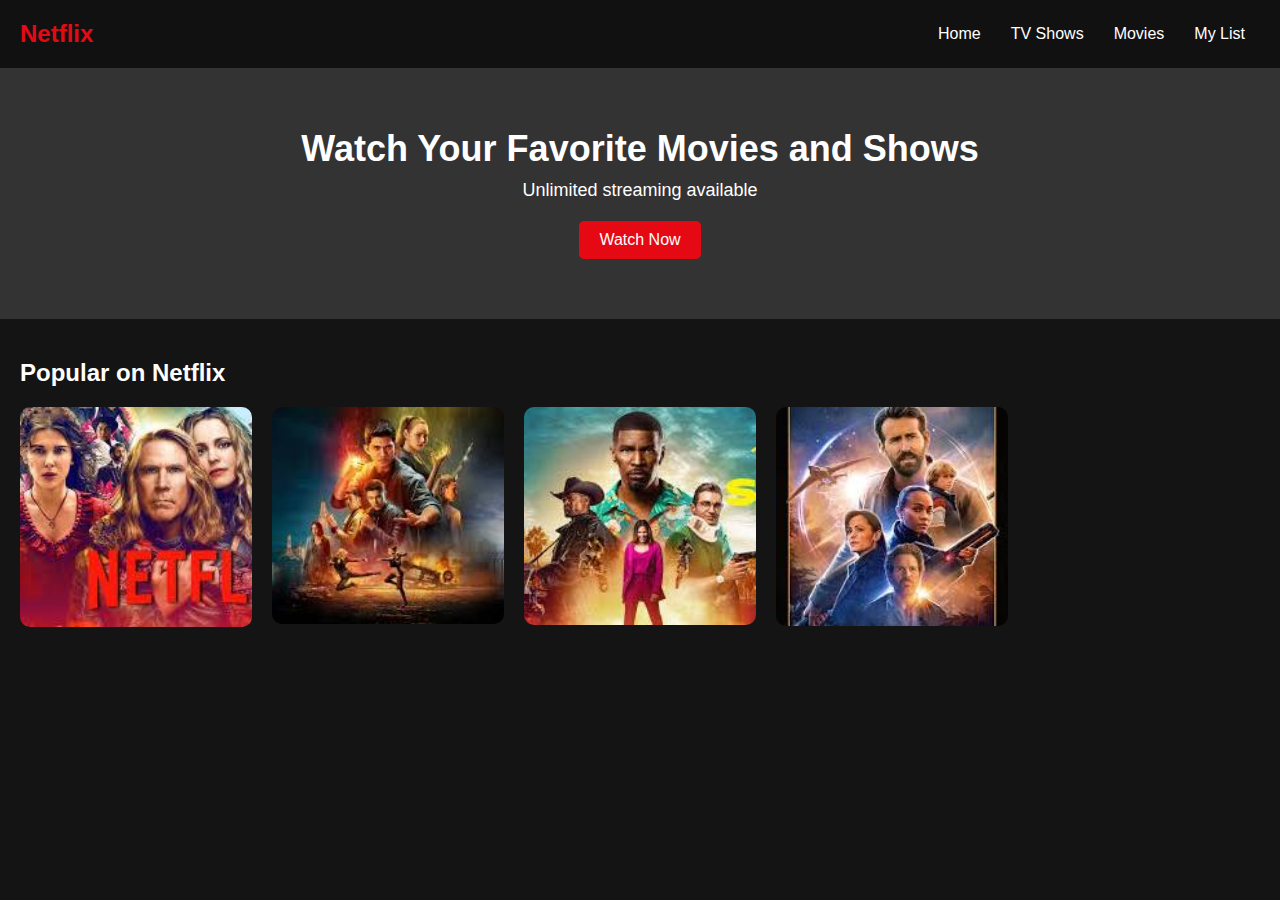
==== index.html @ ee94f2c6 "fff" ====
<!DOCTYPE html>
<html lang="en">
<head>
    <meta charset="UTF-8">
    <meta name="viewport" content="width=device-width, initial-scale=1.0">
    <title>Netflix Clone</title>
    <link rel="stylesheet" href="style.css">
</head>
<body>
    <!-- Header Section -->
    <header>
        <div class="logo">Netflix</div>
        <nav>
            <ul>
                <li><a href="#">Home</a></li>
                <li><a href="#">TV Shows</a></li>
                <li><a href="#">Movies</a></li>
                <li><a href="#">My List</a></li>
            </ul>
        </nav>
    </header>

    <!-- Main Content Section -->
    <main>
        <section class="hero">
            <h1>Watch Your Favorite Movies and Shows</h1>
            <p>Unlimited streaming available</p>
            <button>Watch Now</button>
        </section>

        <!-- Movies Section -->
        <section class="movies">
            <h2>Popular on Netflix</h2>
            <div class="movie-grid">
                <!-- Movie Thumbnails -->
                <div class="movie"><img src="[data-uri]" alt="Movie 1"></div>
                <div class="movie"><img src="[data-uri]" alt="Movie 2"></div>
                <div class="movie"><img src="[data-uri]" alt="Movie 3"></div>
                <div class="movie"><img src="[data-uri]"alt="Movie 5"></div>
                <div class="movie"><img src=""></div>
            </div>
        </section>
    </main>
</body>
</html>
---- style.css ----
/* General Reset */
* {
    margin: 0;
    padding: 0;
    box-sizing: border-box;
}

/* Body */
body {
    font-family: Arial, sans-serif;
    background-color: #141414;
    color: #ffffff;
}

/* Header */
header {
    display: flex;
    justify-content: space-between;
    align-items: center;
    padding: 20px;
    background-color: #111;
}

header .logo {
    font-size: 24px;
    font-weight: bold;
    color: #e50914;
}

header nav ul {
    list-style: none;
    display: flex;
}

header nav ul li {
    margin: 0 15px;
}

header nav ul li a {
    color: #ffffff;
    text-decoration: none;
    font-size: 16px;
}

/* Hero Section */
.hero {
    text-align: center;
    padding: 60px 20px;
    background-color: #333;
}

.hero h1 {
    font-size: 36px;
    margin-bottom: 10px;
}

.hero p {
    font-size: 18px;
    margin-bottom: 20px;
}

.hero button {
    background-color: #e50914;
    color: #ffffff;
    border: none;
    padding: 10px 20px;
    font-size: 16px;
    cursor: pointer;
    border-radius: 5px;
}

/* Movies Section */
.movies {
    padding: 40px 20px;
}

.movies h2 {
    font-size: 24px;
    margin-bottom: 20px;
}

.movie-grid {
    display: grid;
    grid-template-columns: repeat(auto-fit, minmax(150px, 1fr));
    gap: 20px;
}

.movie img {
    width: 100%;
    border-radius: 10px;
    transition: transform 0.3s;
}

.movie img:hover {
    transform: scale(1.05);
}
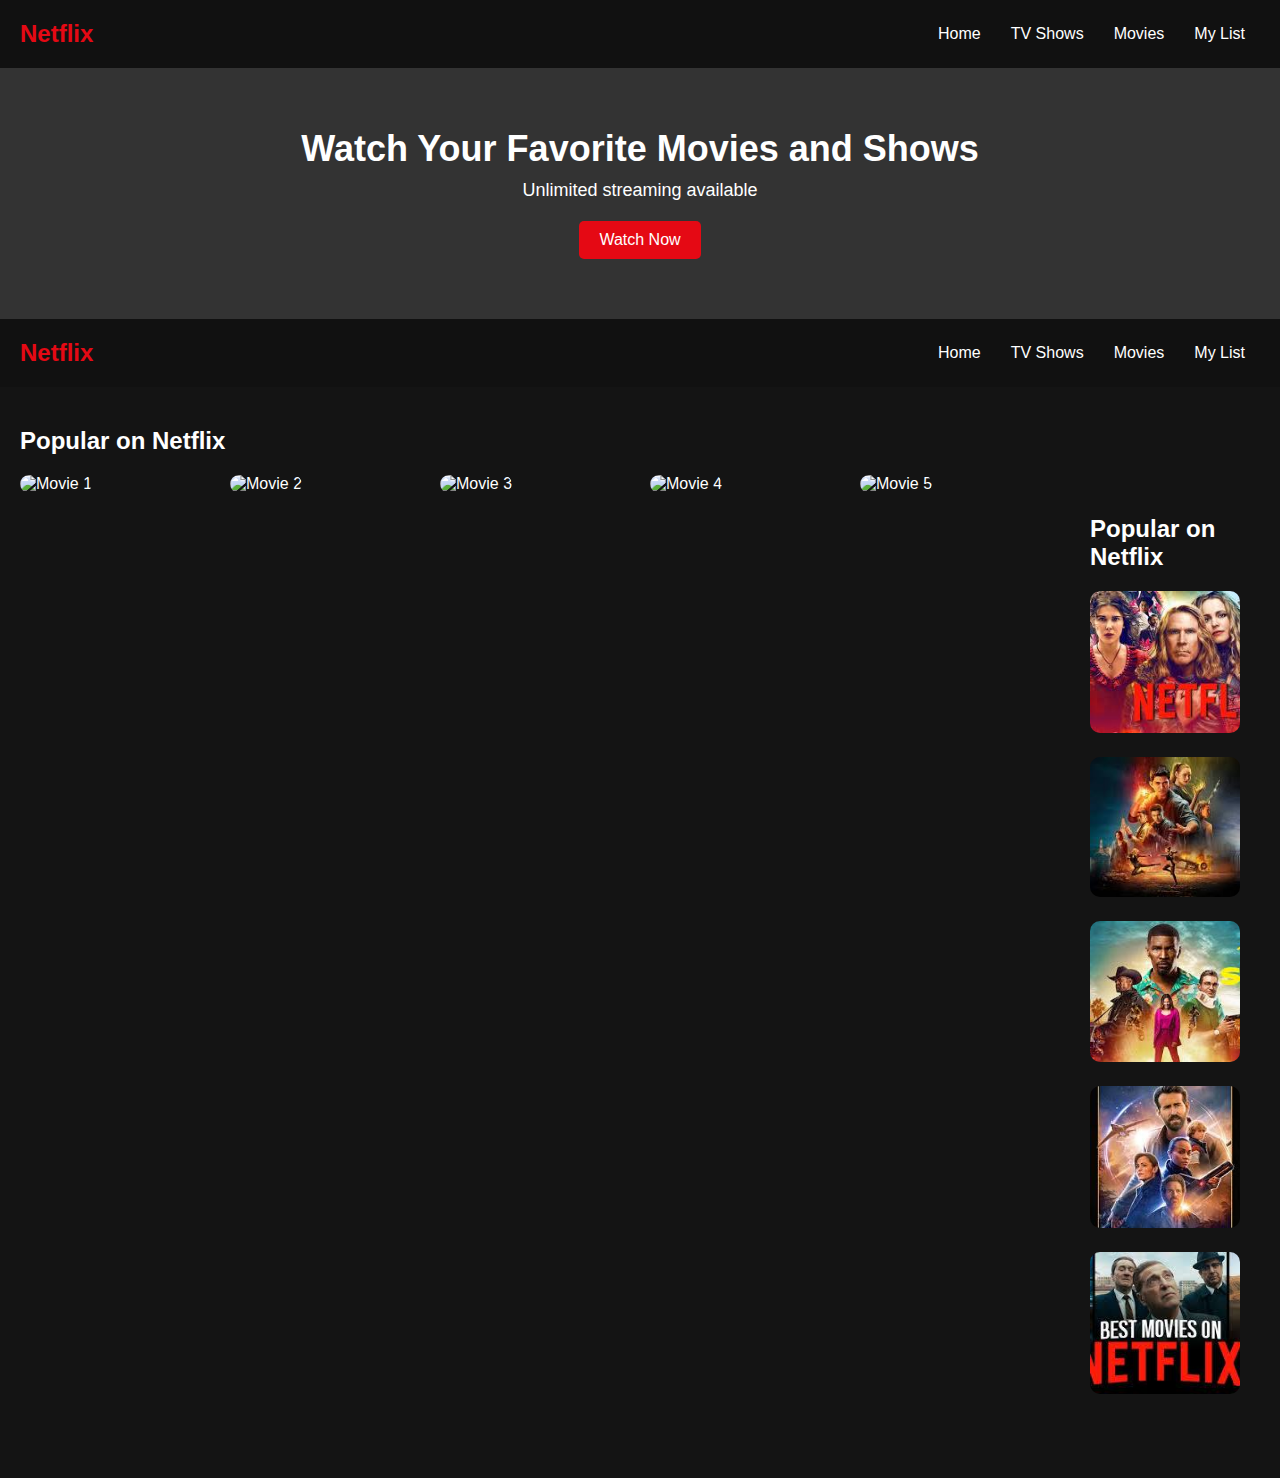
==== commit 58be6a6a: "FFF" ====
--- a/index.html
+++ b/index.html
@@ -27,6 +27,32 @@
             <p>Unlimited streaming available</p>
             <button>Watch Now</button>
         </section>
+        <body>
+            <!-- Header Section -->
+            <header>
+                <div class="logo">Netflix</div>
+                <nav>
+                    <ul>
+                        <li><a href="#">Home</a></li>
+                        <li><a href="#">TV Shows</a></li>
+                        <li><a href="#">Movies</a></li>
+                        <li><a href="#">My List</a></li>
+                    </ul>
+                </nav>
+            </header>
+        
+            <!-- Main Content Section -->
+        
+                <!-- Movies Section -->
+                <section class="movies">
+                    <h2>Popular on Netflix</h2>
+                    <div class="movie-grid">
+                        <!-- Movie Thumbnails -->
+                        <div class="movie"><img src="" alt="Movie 1"></div>
+                        <div class="movie"><img src="movie2.jpg" alt="Movie 2"></div>
+                        <div class="movie"><img src="movie3.jpg" alt="Movie 3"></div>
+                        <div class="movie"><img src="movie4.jpg" alt="Movie 4"></div>
+                        <div class="movie"><img src="movie5.jpg" alt="Movie 5"></div>
 
         <!-- Movies Section -->
         <section class="movies">
@@ -37,7 +63,7 @@
                 <div class="movie"><img src="[data-uri]" alt="Movie 2"></div>
                 <div class="movie"><img src="[data-uri]" alt="Movie 3"></div>
                 <div class="movie"><img src="[data-uri]"alt="Movie 5"></div>
-                <div class="movie"><img src=""></div>
+                <div class="movie"><img src="[data-uri]"></div>
             </div>
         </section>
     </main>
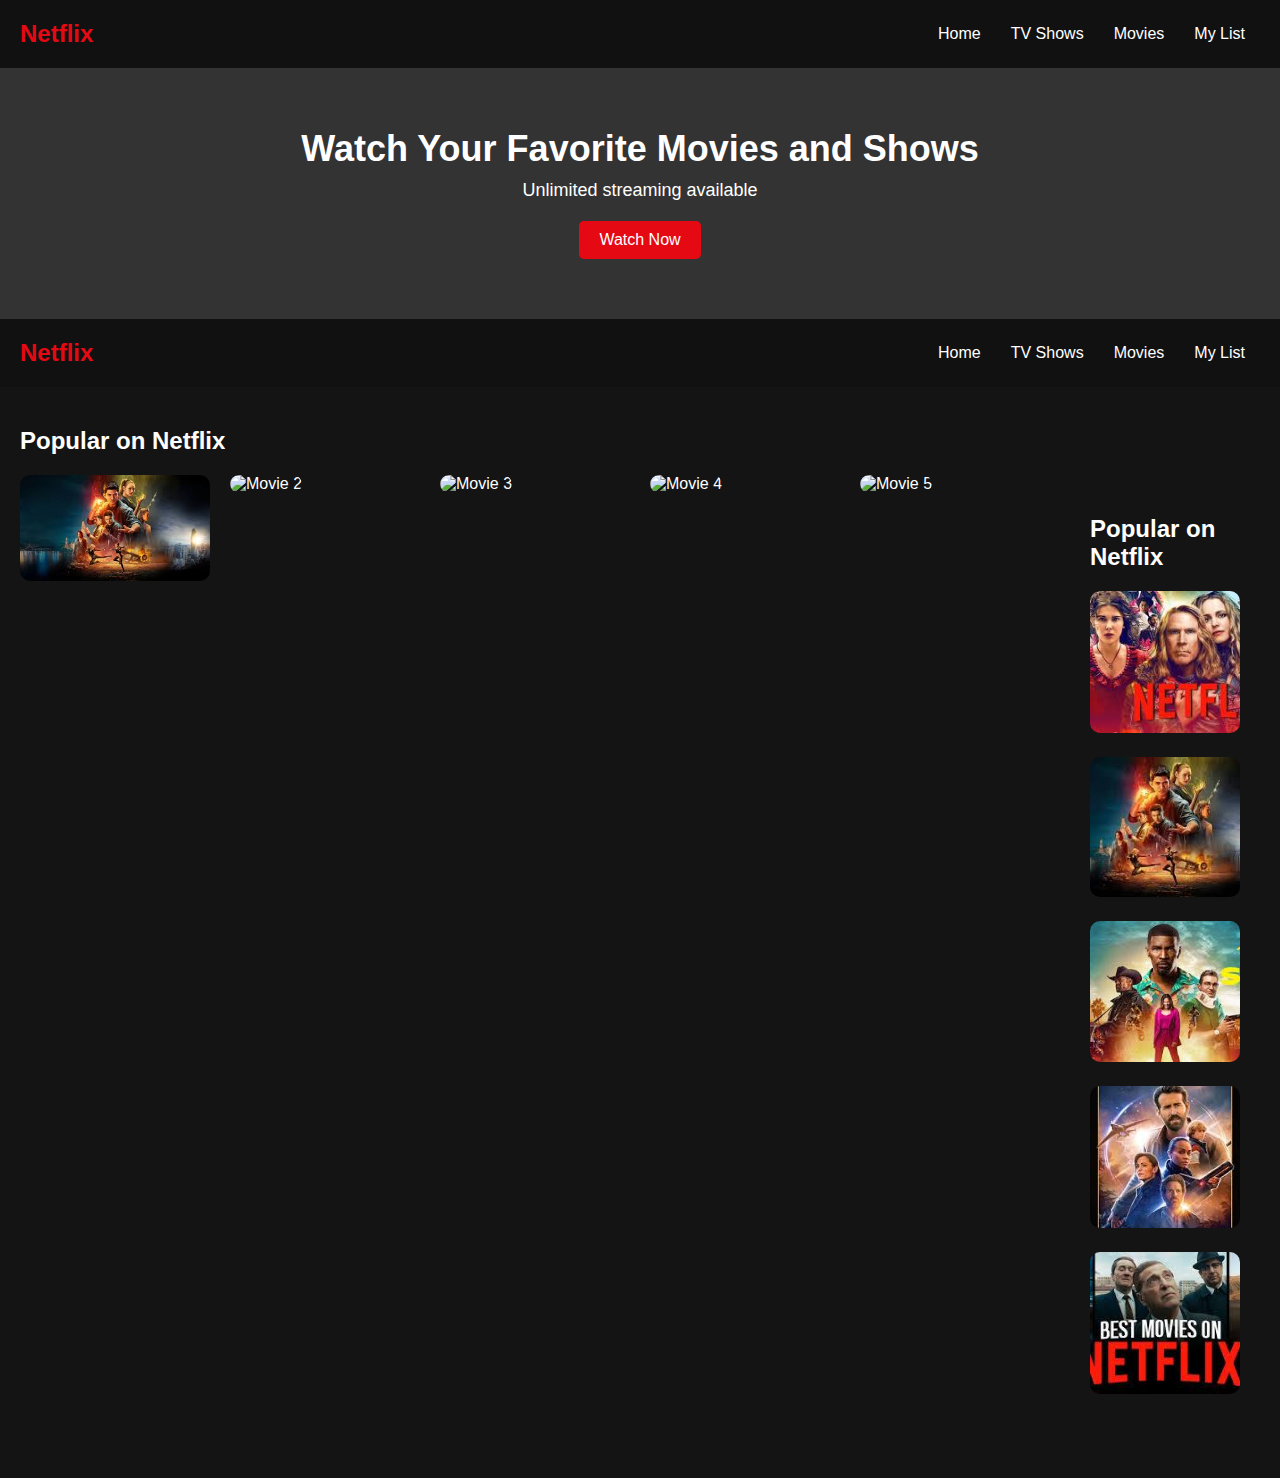
==== commit e158c085: "fff" ====
--- a/index.html
+++ b/index.html
@@ -48,7 +48,7 @@
                     <h2>Popular on Netflix</h2>
                     <div class="movie-grid">
                         <!-- Movie Thumbnails -->
-                        <div class="movie"><img src="" alt="Movie 1"></div>
+                         <div class="movie"><img src="[data-uri]"></div>
                         <div class="movie"><img src="movie2.jpg" alt="Movie 2"></div>
                         <div class="movie"><img src="movie3.jpg" alt="Movie 3"></div>
                         <div class="movie"><img src="movie4.jpg" alt="Movie 4"></div>
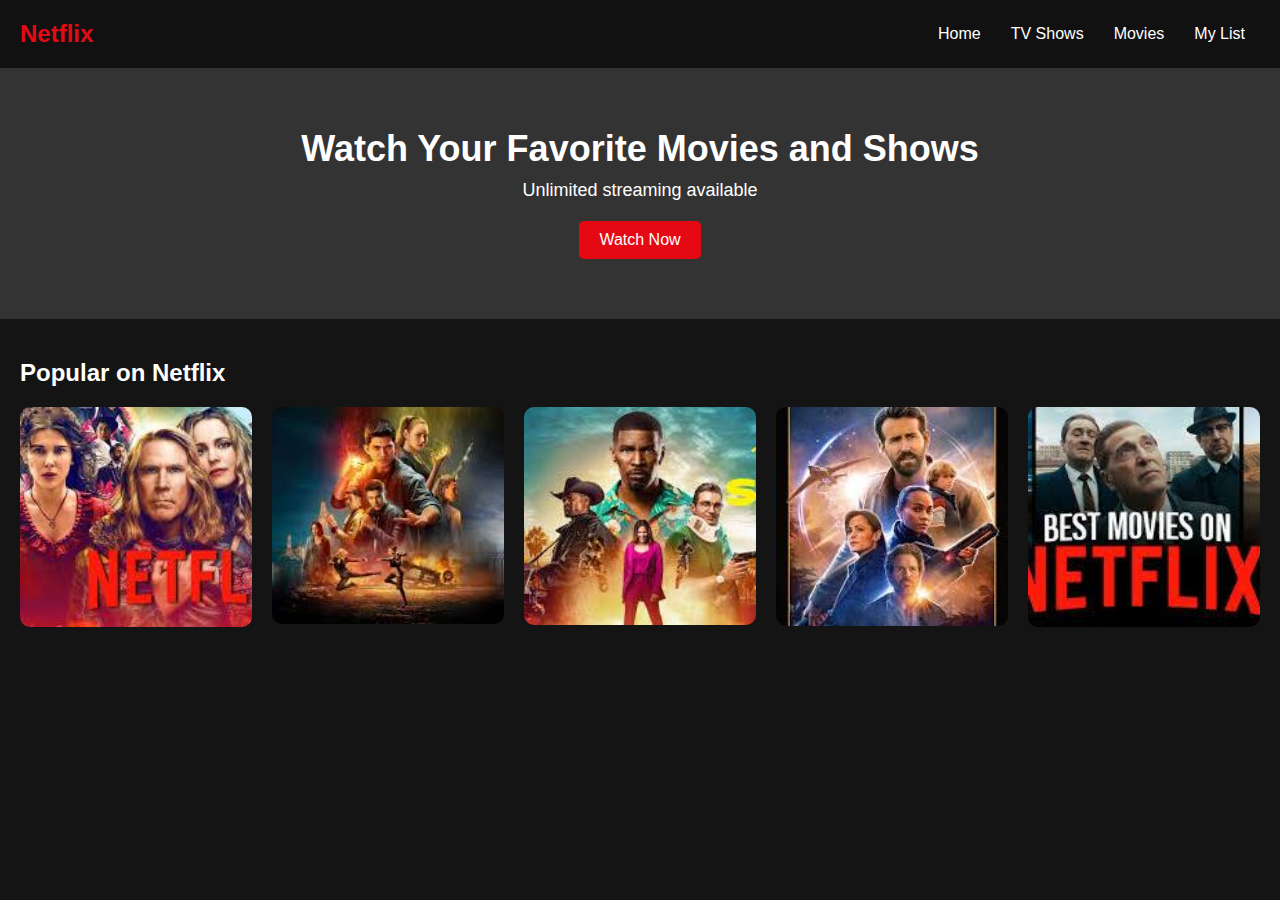
==== commit 61cb64c1: "fff" ====
--- a/index.html
+++ b/index.html
@@ -27,32 +27,10 @@
             <p>Unlimited streaming available</p>
             <button>Watch Now</button>
         </section>
-        <body>
-            <!-- Header Section -->
-            <header>
-                <div class="logo">Netflix</div>
-                <nav>
-                    <ul>
-                        <li><a href="#">Home</a></li>
-                        <li><a href="#">TV Shows</a></li>
-                        <li><a href="#">Movies</a></li>
-                        <li><a href="#">My List</a></li>
-                    </ul>
-                </nav>
-            </header>
+    
         
-            <!-- Main Content Section -->
         
-                <!-- Movies Section -->
-                <section class="movies">
-                    <h2>Popular on Netflix</h2>
-                    <div class="movie-grid">
-                        <!-- Movie Thumbnails -->
-                         <div class="movie"><img src="[data-uri]"></div>
-                        <div class="movie"><img src="movie2.jpg" alt="Movie 2"></div>
-                        <div class="movie"><img src="movie3.jpg" alt="Movie 3"></div>
-                        <div class="movie"><img src="movie4.jpg" alt="Movie 4"></div>
-                        <div class="movie"><img src="movie5.jpg" alt="Movie 5"></div>
+
 
         <!-- Movies Section -->
         <section class="movies">
--- a/style.css
+++ b/style.css
@@ -10,6 +10,7 @@
     font-family: Arial, sans-serif;
     background-color: #141414;
     color: #ffffff;
+    background-image: ;
 }
 
 /* Header */
@@ -81,7 +82,7 @@
 
 .movie-grid {
     display: grid;
-    grid-template-columns: repeat(auto-fit, minmax(150px, 1fr));
+    grid-template-columns: repeat(auto-fit, minmax(150px, 2fr));
     gap: 20px;
 }
 
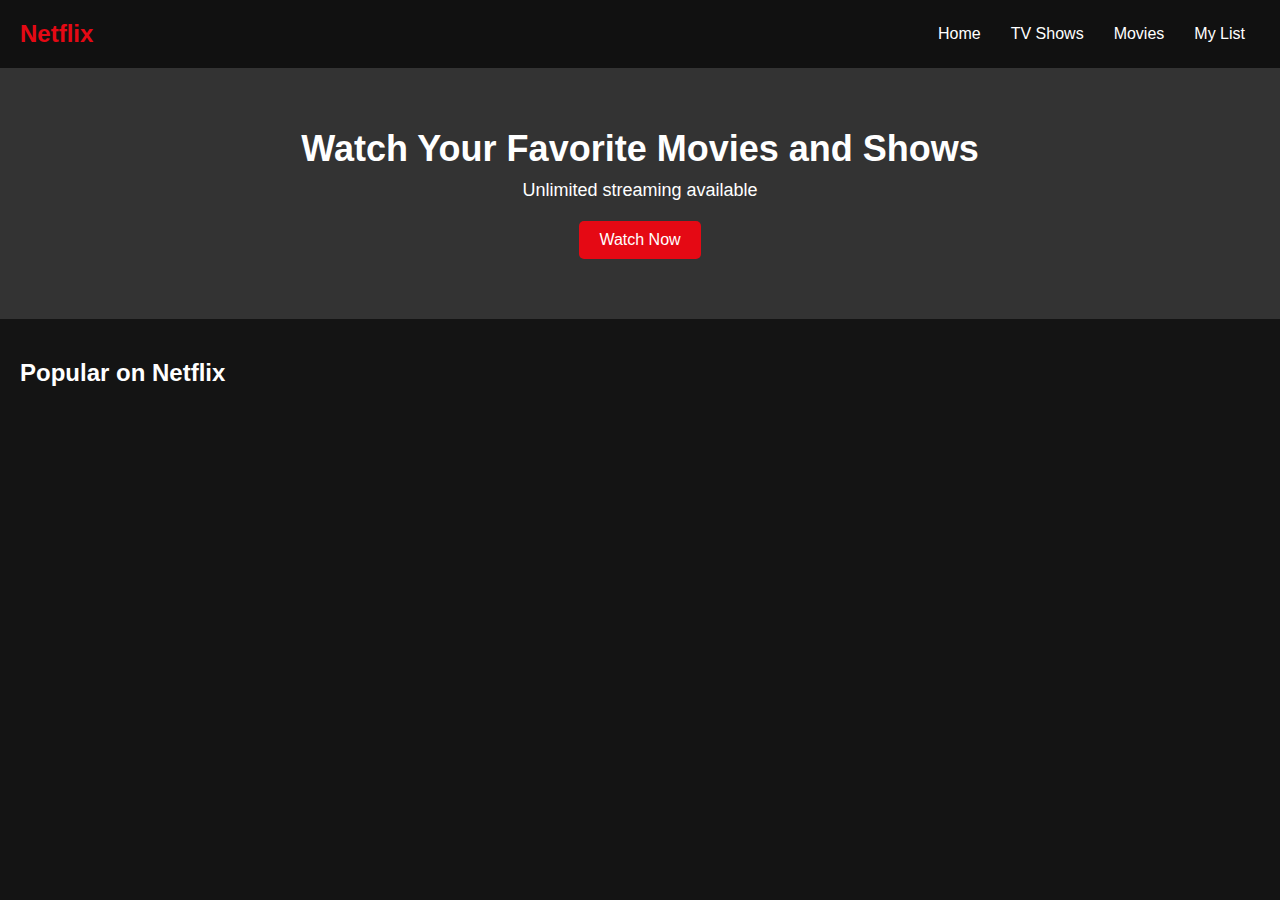
==== commit 49c494e6: "fff" ====
--- a/index.html
+++ b/index.html
@@ -27,24 +27,9 @@
             <p>Unlimited streaming available</p>
             <button>Watch Now</button>
         </section>
-    
-        
-        
-
-
         <!-- Movies Section -->
         <section class="movies">
             <h2>Popular on Netflix</h2>
             <div class="movie-grid">
                 <!-- Movie Thumbnails -->
-                <div class="movie"><img src="[data-uri]" alt="Movie 1"></div>
-                <div class="movie"><img src="[data-uri]" alt="Movie 2"></div>
-                <div class="movie"><img src="[data-uri]" alt="Movie 3"></div>
-                <div class="movie"><img src="[data-uri]"alt="Movie 5"></div>
-                <div class="movie"><img src="[data-uri]"></div>
-            </div>
-        </section>
-    </main>
-</body>
-</html>
-
+                <div class="movie"><img src=""alt>
--- a/style.css
+++ b/style.css
@@ -10,8 +10,11 @@
     font-family: Arial, sans-serif;
     background-color: #141414;
     color: #ffffff;
-    background-image: ;
-}
+    background-position: center;
+    background-repeat: no-repeat;
+    background-size: cover;
+  
+}   
 
 /* Header */
 header {
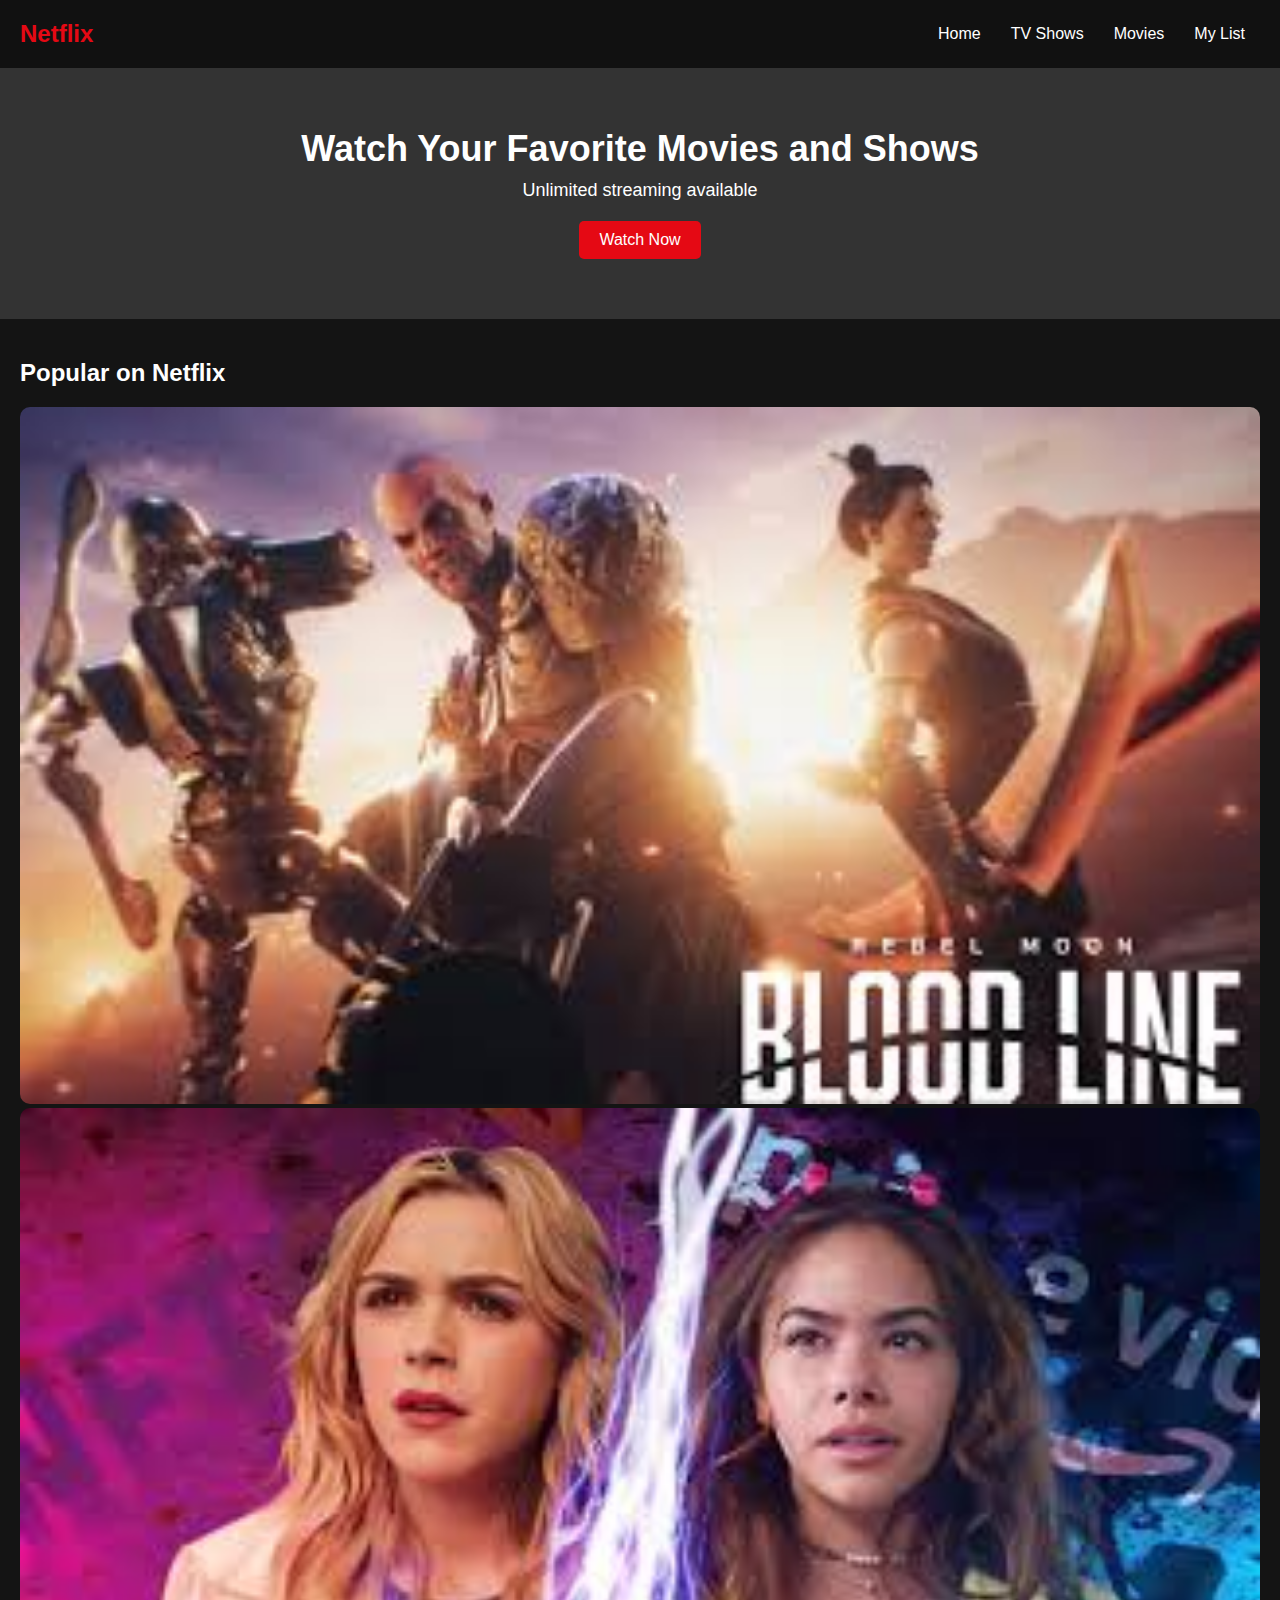
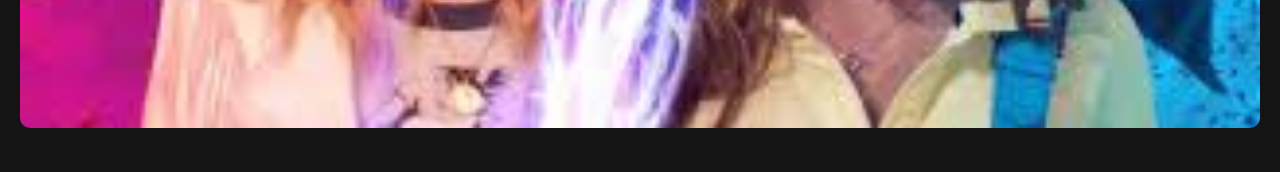
==== commit 371cd19f: "fff" ====
--- a/index.html
+++ b/index.html
@@ -32,4 +32,5 @@
             <h2>Popular on Netflix</h2>
             <div class="movie-grid">
                 <!-- Movie Thumbnails -->
-                <div class="movie"><img src=""alt>
+                <div class="movie"><img src="./images.jpg1.jpg"alt>
+                    <div class="movie"><img src="images (1).jpg2.jpg"></div>
--- a/style.css
+++ b/style.css
@@ -85,7 +85,7 @@
 
 .movie-grid {
     display: grid;
-    grid-template-columns: repeat(auto-fit, minmax(150px, 2fr));
+    grid-template-columns: repeat(auto-fit, minmax(150px, 1fr));
     gap: 20px;
 }
 
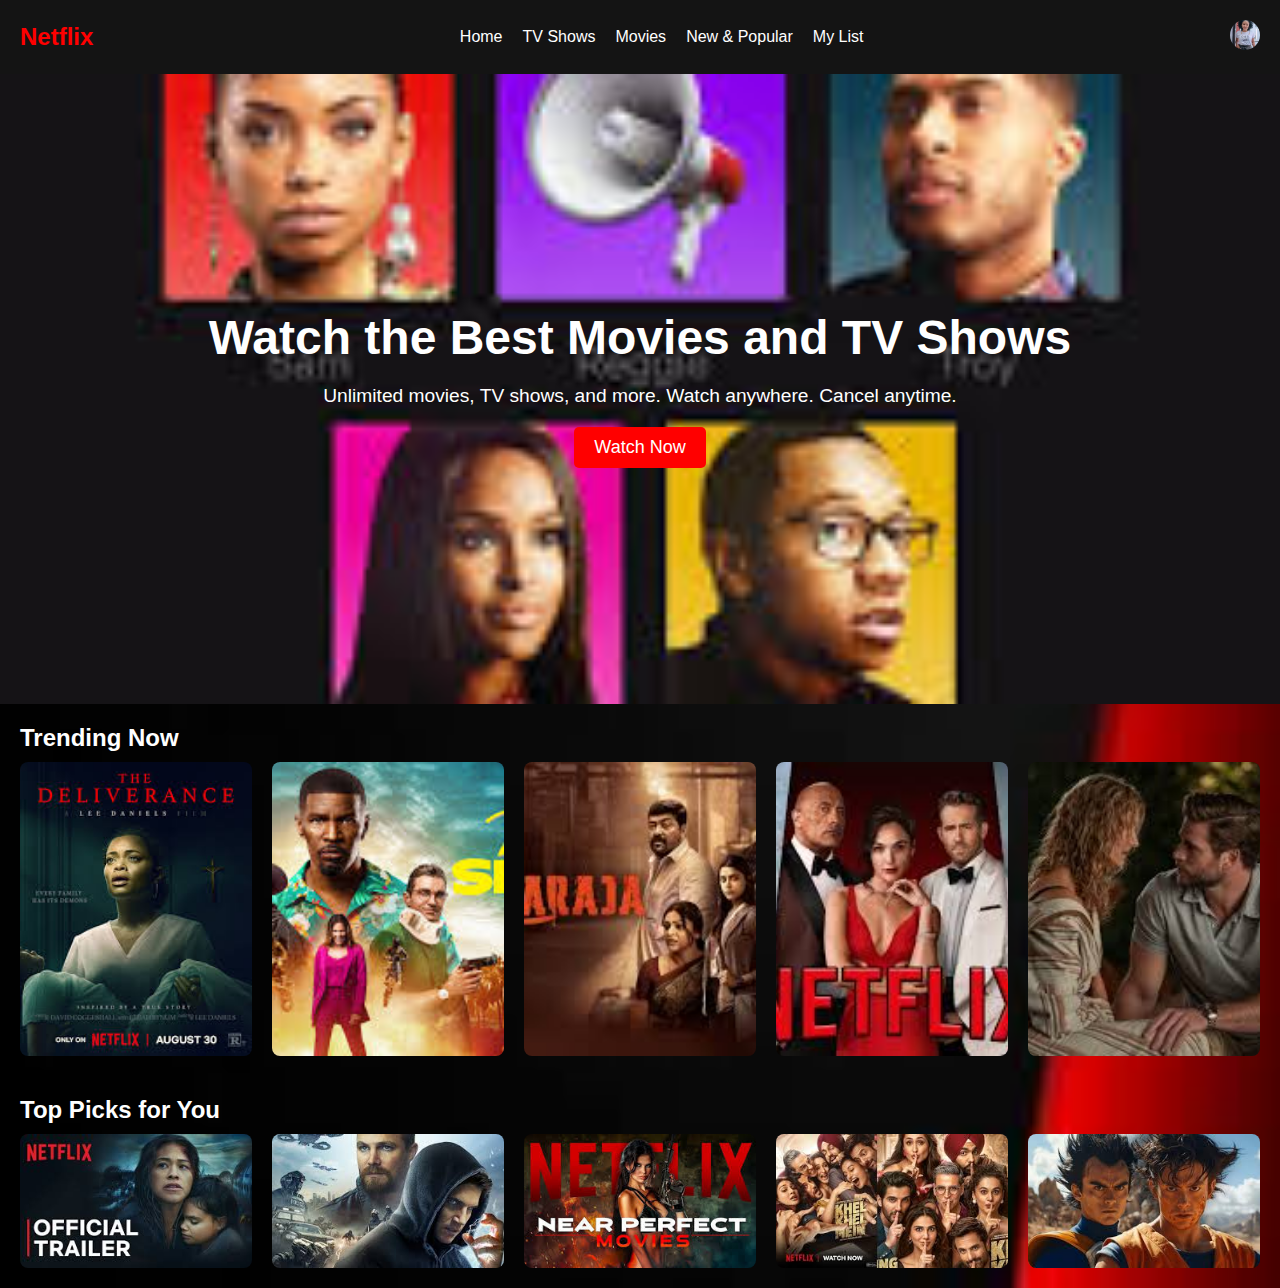
==== commit 9849f2e1: "fff" ====
--- a/index.html
+++ b/index.html
@@ -7,30 +7,59 @@
     <link rel="stylesheet" href="style.css">
 </head>
 <body>
-    <!-- Header Section -->
-    <header>
+
+    <!-- Navigation Bar -->
+    <header class="navbar">
         <div class="logo">Netflix</div>
         <nav>
-            <ul>
+            <ul class="nav-links">
                 <li><a href="#">Home</a></li>
                 <li><a href="#">TV Shows</a></li>
                 <li><a href="#">Movies</a></li>
+                <li><a href="#">New & Popular</a></li>
                 <li><a href="#">My List</a></li>
             </ul>
         </nav>
+        <div class="profile">
+            <img src="./download (5).jpg6.jpg" alt="Profile Icon">
+        </div>
     </header>
 
-    <!-- Main Content Section -->
-    <main>
-        <section class="hero">
-            <h1>Watch Your Favorite Movies and Shows</h1>
-            <p>Unlimited streaming available</p>
-            <button>Watch Now</button>
-        </section>
-        <!-- Movies Section -->
-        <section class="movies">
-            <h2>Popular on Netflix</h2>
-            <div class="movie-grid">
-                <!-- Movie Thumbnails -->
-                <div class="movie"><img src="./images.jpg1.jpg"alt>
-                    <div class="movie"><img src="images (1).jpg2.jpg"></div>
+    <!-- Hero Section -->
+    <section class="hero">
+        <div class="hero-content">
+            <h1>Watch the Best Movies and TV Shows</h1>
+            <p>Unlimited movies, TV shows, and more. Watch anywhere. Cancel anytime.</p>
+            <button class="cta-button">Watch Now</button>
+        </div>
+    </section>
+
+    <!-- Content Sections -->
+    <section class="content-section">
+        <h2>Trending Now</h2>
+        <div class="content-grid">
+            <div class="content-item"><img src="./download (1).jpg" alt="Movie 1"></div>
+            <div class="content-item"><img src="./download (2).jpg" alt="Movie 2"></div>
+            <div class="content-item"><img src="./download.jpg" alt="Movie 3"></div>
+            <div class="content-item"><img src="./images (6).jpg" alt="Movie 4"></div>
+            <div class="content-item"><img src="./images (4).jpg" alt="movie 5"></div>
+        </div>
+    </section>
+
+    <section class="content-section">
+        <h2>Top Picks for You</h2>
+        <div class="content-grid">
+            <div class="content-item"><img src="./images (3).jpg" alt="Show 1"></div>
+            <div class="content-item"><img src="./images (2).jpg" alt="Show 2"></div>
+            <div class="content-item"><img src="./images.jpg" alt="Show 3"></div>
+            <div class="content-item"><img src="./images (5).jpg" alt="Show 4"></div>
+            <div class="content-item"><img src="./images (7).jpg" alt="Show 4"></div>
+
+
+        </div>
+    </section>
+
+
+
+</body>
+</html>
--- a/style.css
+++ b/style.css
@@ -1,100 +1,122 @@
-/* General Reset */
+/* Reset */
 * {
     margin: 0;
     padding: 0;
     box-sizing: border-box;
 }
 
-/* Body */
+/* Body styling */
 body {
     font-family: Arial, sans-serif;
     background-color: #141414;
-    color: #ffffff;
-    background-position: center;
-    background-repeat: no-repeat;
+    color: white;
+    background-image: url(./images\ \(8\).jpg);
+    background-repeat:no-repeat;
     background-size: cover;
-  
-}   
-
-/* Header */
-header {
-    display: flex;
-    justify-content: space-between;
-    align-items: center;
-    padding: 20px;
-    background-color: #111;
+    
 }
 
-header .logo {
+/* Navbar styling */
+.navbar {
+    display: flex;
+    align-items: center;
+    justify-content: space-between;
+    padding: 20px;
+    background-color: #141414;
+}
+
+.logo {
     font-size: 24px;
     font-weight: bold;
-    color: #e50914;
+    color: red;
 }
 
-header nav ul {
+.nav-links {
     list-style: none;
     display: flex;
+    gap: 20px;
 }
 
-header nav ul li {
-    margin: 0 15px;
-}
-
-header nav ul li a {
-    color: #ffffff;
+.nav-links a {
     text-decoration: none;
+    color: white;
     font-size: 16px;
 }
 
-/* Hero Section */
-.hero {
-    text-align: center;
-    padding: 60px 20px;
-    background-color: #333;
+.profile img {
+    width: 30px;
+    border-radius: 50%;
 }
 
-.hero h1 {
-    font-size: 36px;
+/* Hero section styling */
+.hero {
+    display: flex;
+    align-items: center;
+    justify-content: center;
+    text-align: center;
+    background-image: url(./images\ \(10\).jpg2.jpg);
+    background-size: cover;
+    background-position: center;
+    height: 70vh;
+    color: white;
+    padding: 20px;
+}
+
+.hero-content h1 {
+    font-size: 3em;
+    margin-bottom: 20px;
+}
+
+.hero-content p {
+    font-size: 1.2em;
+    margin-bottom: 20px;
+}
+
+.cta-button {
+    padding: 10px 20px;
+    font-size: 18px;
+    color: white;
+    background-color: red;
+    border: none;
+    border-radius: 5px;
+    cursor: pointer;
+}
+
+/* Content sections styling */
+.content-section {
+    padding: 20px;
+}
+
+.content-section h2 {
+    font-size: 1.5em;
     margin-bottom: 10px;
 }
 
-.hero p {
-    font-size: 18px;
-    margin-bottom: 20px;
-}
-
-.hero button {
-    background-color: #e50914;
-    color: #ffffff;
-    border: none;
-    padding: 10px 20px;
-    font-size: 16px;
-    cursor: pointer;
-    border-radius: 5px;
-}
-
-/* Movies Section */
-.movies {
-    padding: 40px 20px;
-}
-
-.movies h2 {
-    font-size: 24px;
-    margin-bottom: 20px;
-}
-
-.movie-grid {
+.content-grid {
     display: grid;
     grid-template-columns: repeat(auto-fit, minmax(150px, 1fr));
     gap: 20px;
 }
 
-.movie img {
-    width: 100%;
-    border-radius: 10px;
-    transition: transform 0.3s;
+.content-item {
+    position: relative;
+    overflow: hidden;
+    border-radius: 8px;
+    transition: transform 0.3s ease;
+    cursor: pointer;
 }
 
-.movie img:hover {
+.content-item img {
+    width: 100%;
+    height: 100%;
+    object-fit: cover;
+    transition: transform 0.3s ease;
+}
+
+.content-item:hover {
     transform: scale(1.05);
 }
+
+.content-item:hover img {
+    transform: scale(1.1);
+}
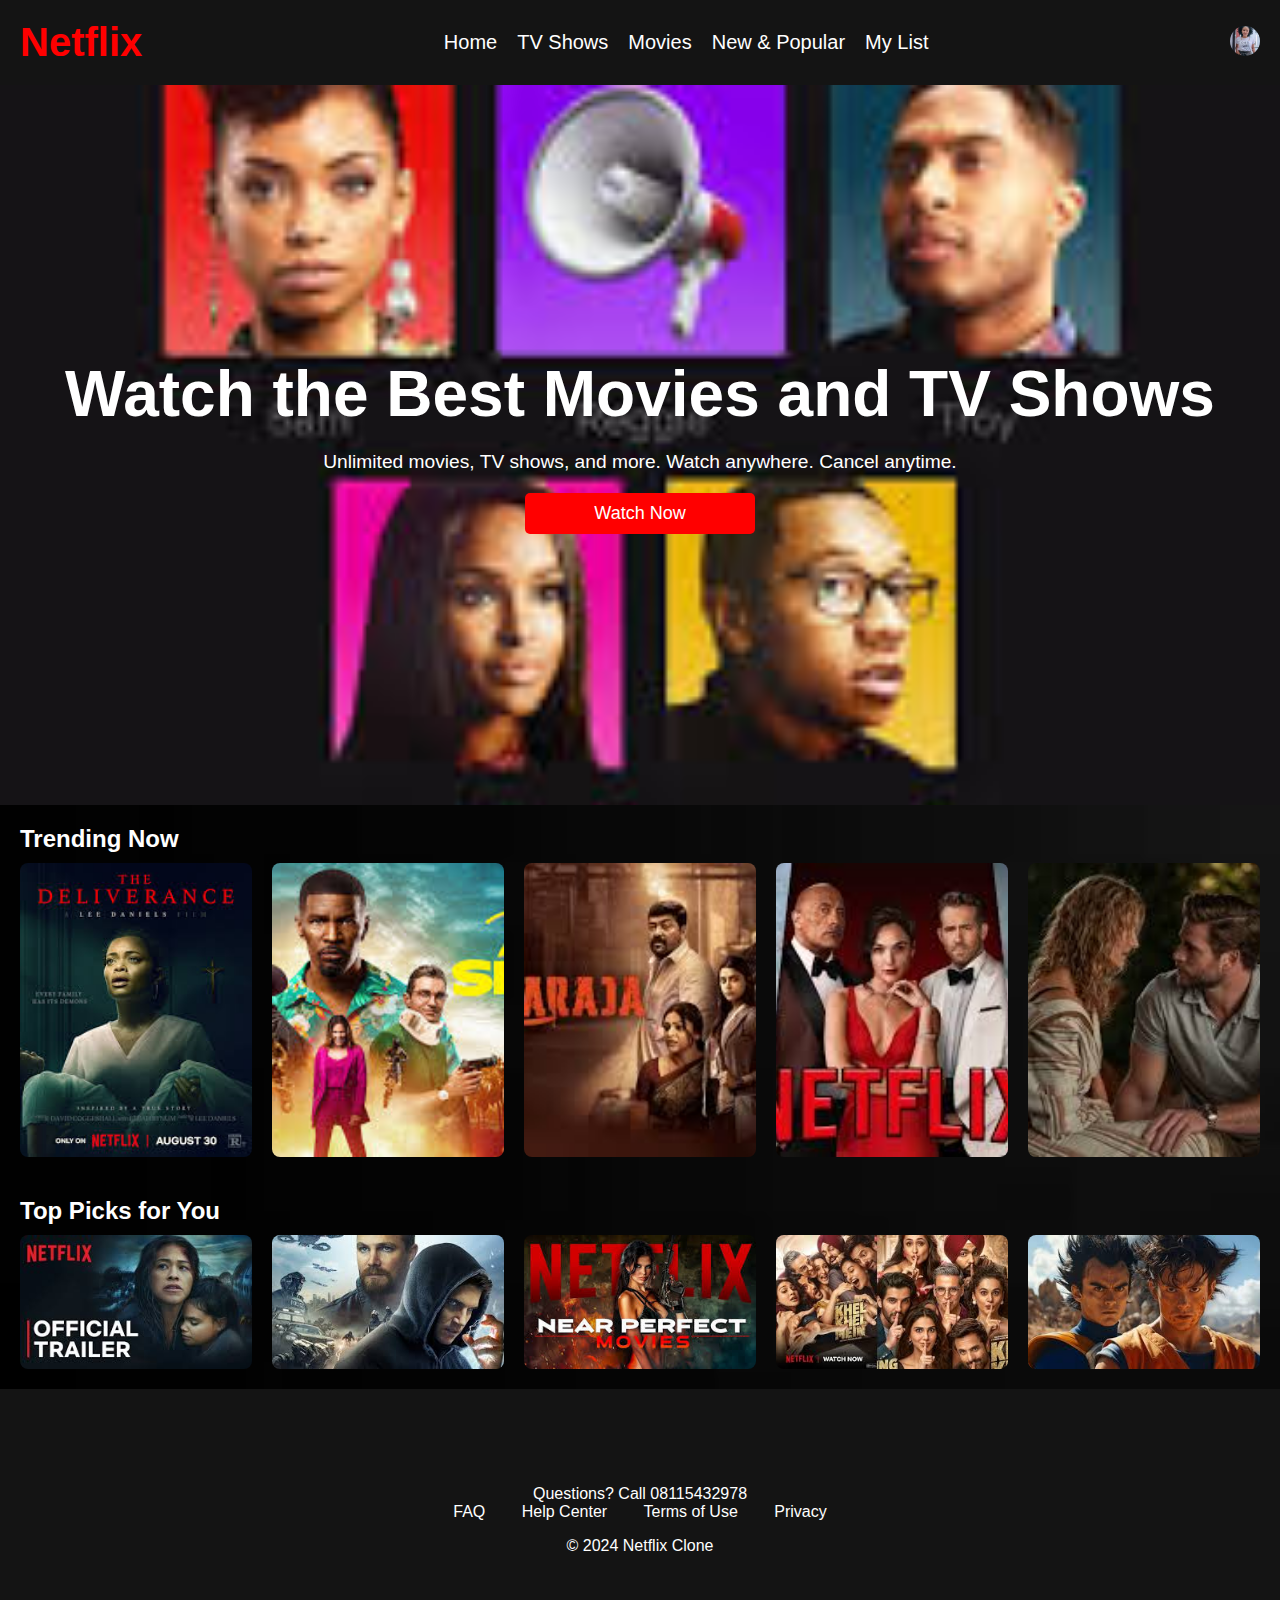
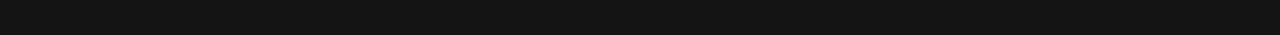
==== commit 7645229a: "fff" ====
--- a/index.html
+++ b/index.html
@@ -58,6 +58,19 @@
 
         </div>
     </section>
+    <!-- Footer -->
+    <footer>
+        <div class="container">
+            <p>Questions? Call 08115432978</p>
+            <div class="footer-links">
+                <a href="#">FAQ</a>
+                <a href="#">Help Center</a>
+                <a href="#">Terms of Use</a>
+                <a href="#">Privacy</a>
+            </div>
+            <p>&copy; 2024 Netflix Clone</p>
+        </div>
+    </footer>
 
 
 
--- a/style.css
+++ b/style.css
@@ -13,6 +13,7 @@
     background-image: url(./images\ \(8\).jpg);
     background-repeat:no-repeat;
     background-size: cover;
+    border-radius: 5%;
     
 }
 
@@ -26,7 +27,7 @@
 }
 
 .logo {
-    font-size: 24px;
+    font-size: 40px;
     font-weight: bold;
     color: red;
 }
@@ -40,12 +41,15 @@
 .nav-links a {
     text-decoration: none;
     color: white;
-    font-size: 16px;
+    font-size: 20px;
+    cursor: pointer;   
+    
 }
+
 
 .profile img {
     width: 30px;
-    border-radius: 50%;
+    border-radius: 60%;
 }
 
 /* Hero section styling */
@@ -57,13 +61,13 @@
     background-image: url(./images\ \(10\).jpg2.jpg);
     background-size: cover;
     background-position: center;
-    height: 70vh;
+    height: 80vh;
     color: white;
     padding: 20px;
 }
 
 .hero-content h1 {
-    font-size: 3em;
+    font-size: 4em;
     margin-bottom: 20px;
 }
 
@@ -120,3 +124,39 @@
 .content-item:hover img {
     transform: scale(1.1);
 }
+
+
+/* Footer */
+footer {
+    background-color: #141414;
+    padding: 5rem 0;
+    text-align: center;
+}
+
+.footer-links a {
+    color: #fff;
+    text-decoration: none;
+    margin: 0 1rem;
+    text-align: left;
+}
+
+footer p {
+    margin-top: 1rem;
+    
+}
+
+button {
+    width: 20%;
+    padding: 0.75rem;
+    border: none;
+    background-color: #007bff;
+    color: white;
+    font-size: 1rem;
+    border-radius: 10px;
+    cursor: pointer;
+  }
+  
+  button:hover {
+    background-color: #0056b3;
+  }
+  